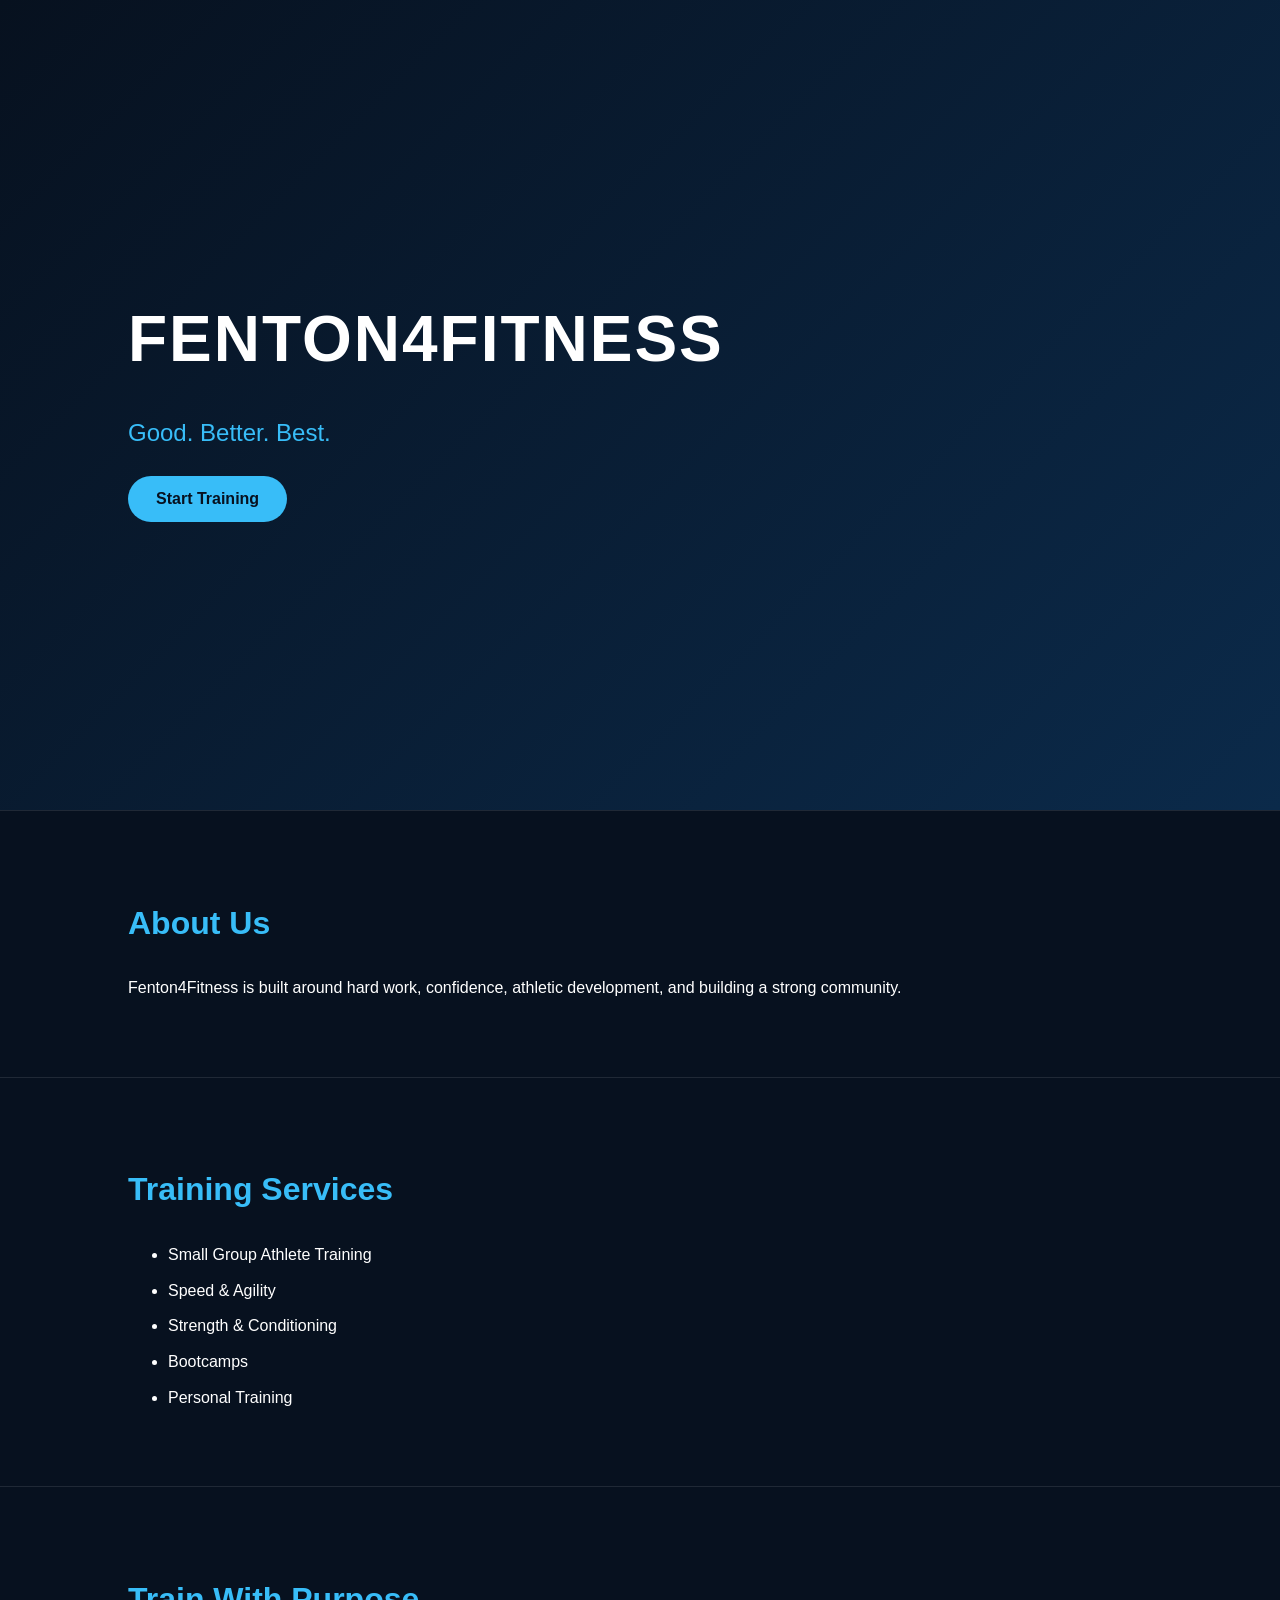
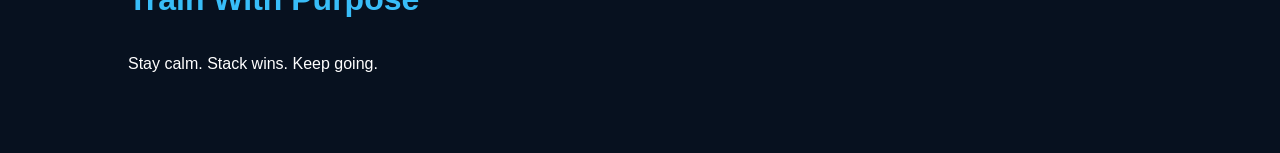
==== website-files/index.html @ 750ccc4e "Build first Styled version of Fenton4Fitness Homepage" ====
<!DOCTYPE html>
<html lang="en">
<head>
    <meta charset="UTF-8">
    <meta name="viewport" content="width=device-width, initial-scale=1.0">
    <title>Fenton4Fitness</title>

    <link rel="stylesheet" href="style.css">
</head>

<body>

    <header>
        <h1>FENTON4FITNESS</h1>
        <p>Good. Better. Best.</p>

        <button>Start Training</button>
    </header>

    <section>
        <h2>About Us</h2>

        <p>
            Fenton4Fitness is built around hard work, confidence,
            athletic development, and building a strong community.
        </p>
    </section>

    <section>
        <h2>Training Services</h2>

        <ul>
            <li>Small Group Athlete Training</li>
            <li>Speed & Agility</li>
            <li>Strength & Conditioning</li>
            <li>Bootcamps</li>
            <li>Personal Training</li>
        </ul>
    </section>

    <section>
        <h2>Train With Purpose</h2>

        <p>
            Stay calm. Stack wins. Keep going.
        </p>
    </section>

    <script src="script.js"></script>

</body>
</html>
---- website-files/style.css ----
* {
    box-sizing: border-box;
}

body {
    margin: 0;
    font-family: Arial, Helvetica, sans-serif;
    background: #07111f;
    color: white;
    line-height: 1.6;
}

header {
    min-height: 90vh;
    padding: 80px 10%;
    background: linear-gradient(135deg, #07111f, #0b2a4a);
    display: flex;
    flex-direction: column;
    justify-content: center;
}

h1 {
    font-size: 4rem;
    margin: 0;
    letter-spacing: 2px;
}

header p {
    font-size: 1.5rem;
    color: #38bdf8;
}

button {
    width: fit-content;
    padding: 14px 28px;
    border: none;
    border-radius: 999px;
    background: #38bdf8;
    color: #07111f;
    font-weight: bold;
    font-size: 1rem;
    cursor: pointer;
}

section {
    padding: 60px 10%;
    border-top: 1px solid rgba(255, 255, 255, 0.1);
}

h2 {
    color: #38bdf8;
    font-size: 2rem;
}

li {
    margin-bottom: 10px;
}

button:hover {
    background: white;
    transform: scale(1.05);
    transition: 0.3s;
}
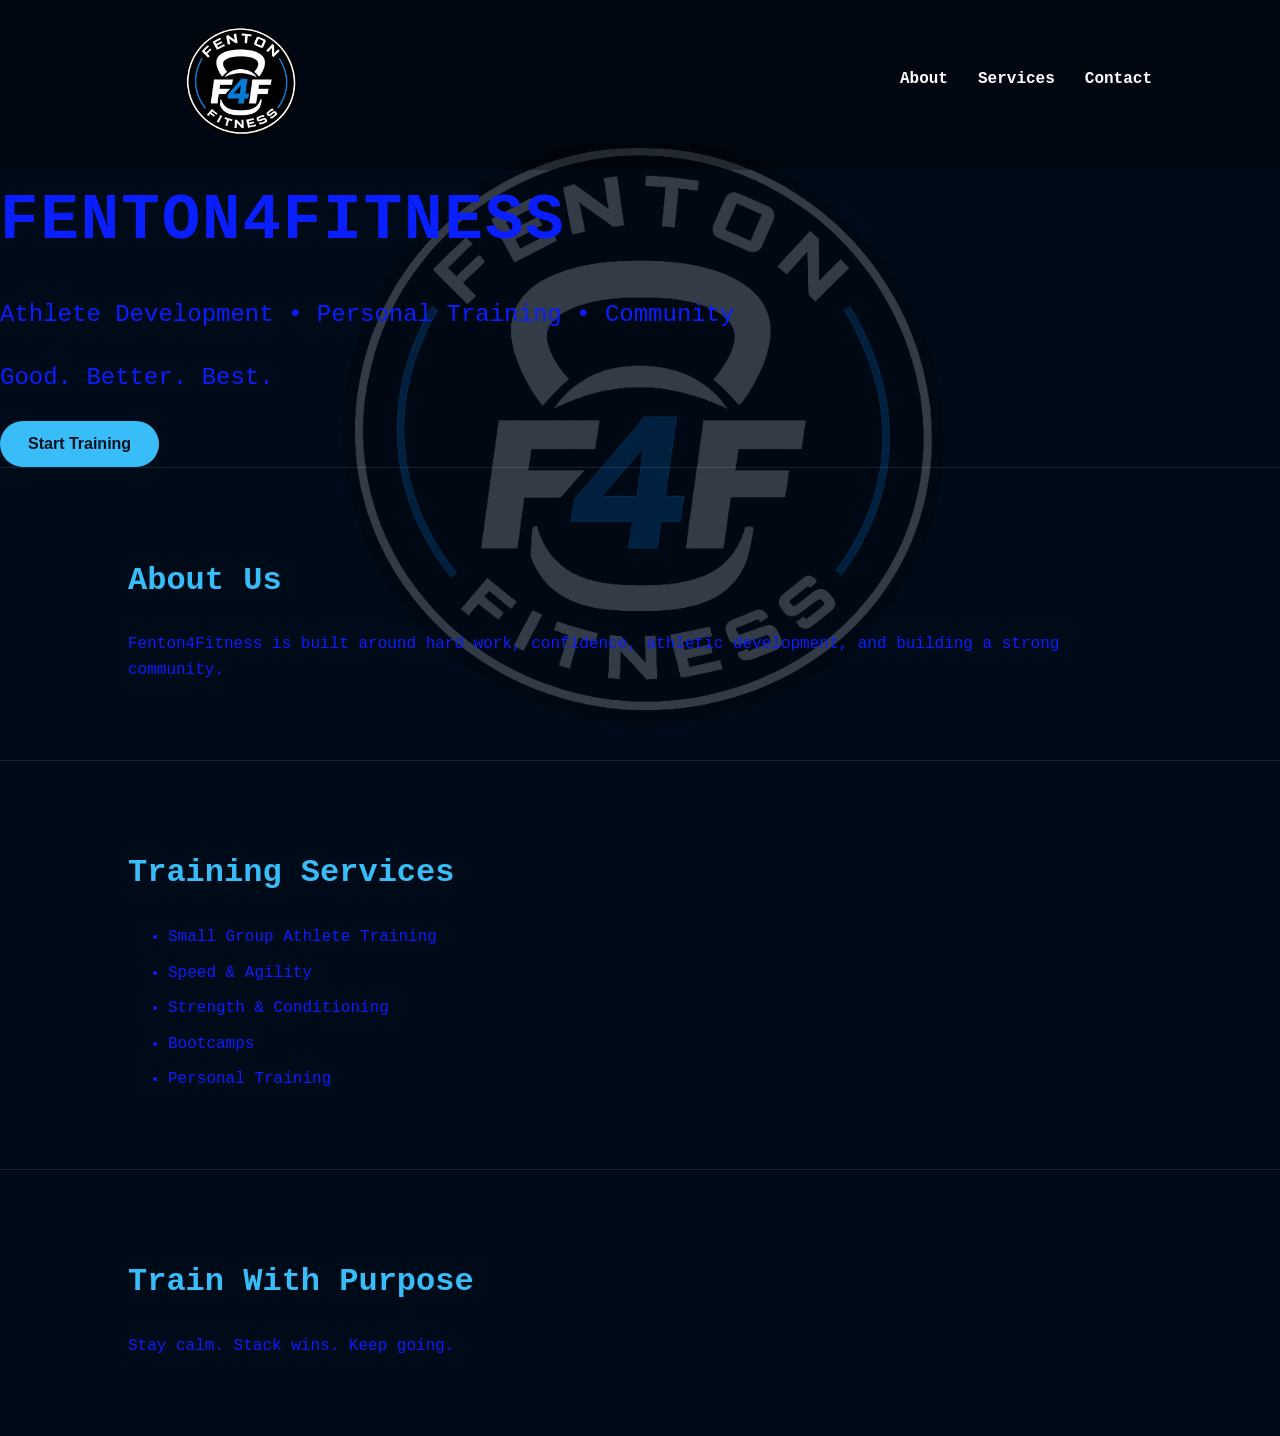
==== commit caed970b: "Add navigation logo and homepage branding" ====
--- a/website-files/index.html
+++ b/website-files/index.html
@@ -1,5 +1,6 @@
 <!DOCTYPE html>
 <html lang="en">
+
 <head>
     <meta charset="UTF-8">
     <meta name="viewport" content="width=device-width, initial-scale=1.0">
@@ -10,8 +11,24 @@
 
 <body>
 
+    <nav>
+        <div class="logo">
+            <img src="images/f4f-logo.png" alt="Fenton4Fitness Logo">
+        </div>
+
+        <ul>
+            <li><a href="#">About</a></li>
+            <li><a href="#">Services</a></li>
+            <li><a href="#">Contact</a></li>
+        </ul>
+    </nav>
+
     <header>
+
         <h1>FENTON4FITNESS</h1>
+        <p class="hero-subtitle">
+            Athlete Development • Personal Training • Community
+        </p>
         <p>Good. Better. Best.</p>
 
         <button>Start Training</button>
@@ -49,4 +66,5 @@
     <script src="script.js"></script>
 
 </body>
+
 </html>
--- a/website-files/style.css
+++ b/website-files/style.css
@@ -4,19 +4,74 @@
 
 body {
     margin: 0;
-    font-family: Arial, Helvetica, sans-serif;
-    background: #07111f;
-    color: white;
+    font-family: monospace, space;
+    background: #000b19;
+    color: rgb(10, 31, 255);
     line-height: 1.6;
 }
 
+body::before {
+    content: "";
+    position: fixed;
+    inset: 0;
+    background-image: url("images/f4f-logo.png");
+    background-repeat: no-repeat;
+    background-position: center;
+    background-size: 1200px;
+    opacity: 0.20;
+    z-index: -1;
+}
+
+nav {
+    display: flex;
+    justify-content: space-between;
+    align-items: center;
+    padding: 10px 10%;
+    background: rgba(0, 0, 0, 0.3);
+    position: sticky;
+    top: 0;
+    z-index: 1000;
+}
+
+nav ul {
+    display: flex;
+    gap: 30px;
+    list-style: none;
+    margin: 0;
+    padding: 0;
+}
+
+nav a {
+    color: white;
+    text-decoration: none;
+    font-weight: bold;
+}
+
+.logo img {
+    height: 150px;
+    width: auto;
+    display: block;
+}
+
 header {
-    min-height: 90vh;
-    padding: 80px 10%;
-    background: linear-gradient(135deg, #07111f, #0b2a4a);
-    display: flex;
-    flex-direction: column;
-    justify-content: center;
+    position: relative;
+    overflow: hidden;
+}
+
+.hero-logo-bg {
+    position: absolute;
+    right: 8%;
+    bottom: 8%;
+    width: 600px;
+    opacity: 0.08;
+    z-index: 0;
+}
+
+header h1,
+header p,
+header button {
+    position: relative;
+    z-index: 1;
 }
 
 h1 {
@@ -27,7 +82,7 @@
 
 header p {
     font-size: 1.5rem;
-    color: #38bdf8;
+    color: rgb(10, 31, 255);
 }
 
 button {
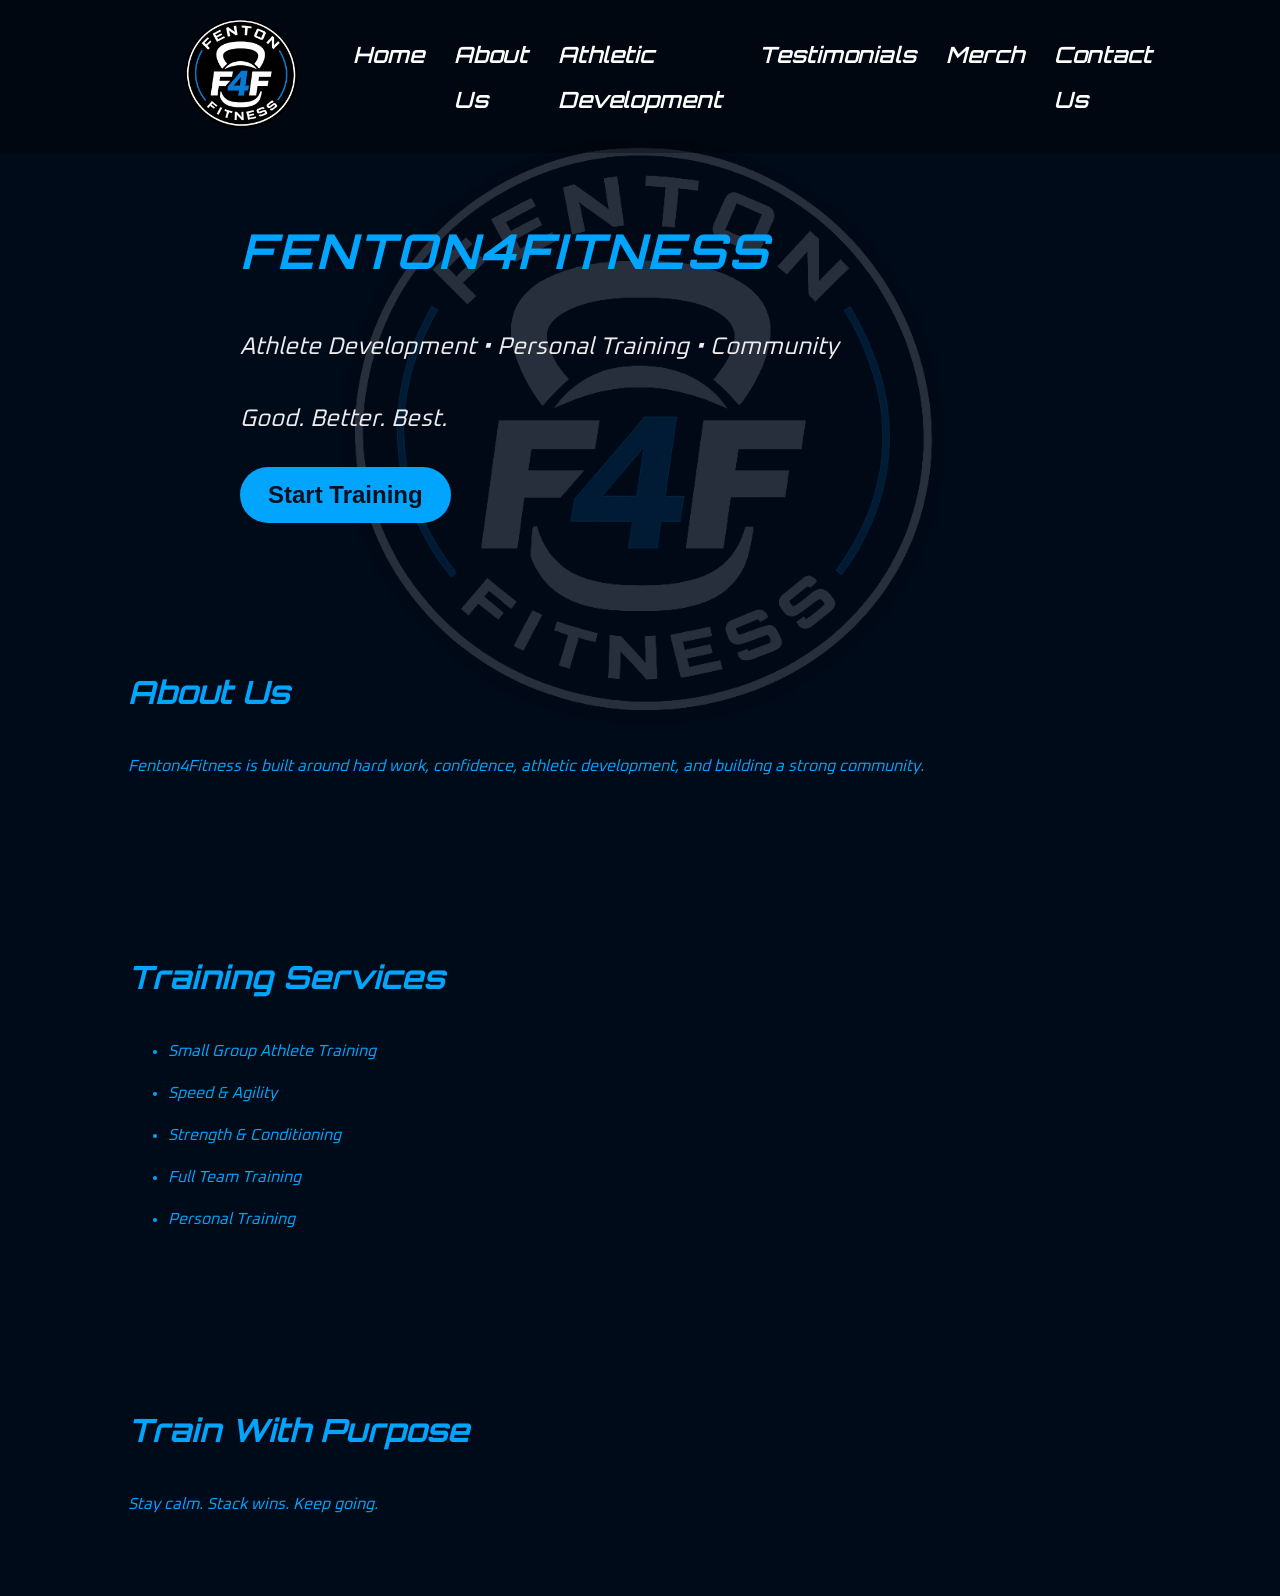
==== commit 45b5ea19: "Update website files and added athletic development screenshot" ====
--- a/website-files/index.html
+++ b/website-files/index.html
@@ -17,21 +17,27 @@
         </div>
 
         <ul>
-            <li><a href="#">About</a></li>
-            <li><a href="#">Services</a></li>
-            <li><a href="#">Contact</a></li>
+            <a href="index.html">Home</a>
+            <a href="about-us.html">About Us</a>
+            <a href="athletic-development.html">Athletic Development</a>
+            <a href="testimonials.html">Testimonials</a>
+            <a href="merch.html">Merch</a>
+            <a href="contact-us.html">Contact Us</a>
         </ul>
     </nav>
 
     <header>
 
-        <h1>FENTON4FITNESS</h1>
-        <p class="hero-subtitle">
-            Athlete Development • Personal Training • Community
-        </p>
-        <p>Good. Better. Best.</p>
+        <section class="home-content">
 
-        <button>Start Training</button>
+            <h1>FENTON4FITNESS</h1>
+            <p class="hero-subtitle">
+                Athlete Development • Personal Training • Community
+            </p>
+            <p>Good. Better. Best.</p>
+
+            <button>Start Training</button>
+        </section>
     </header>
 
     <section>
@@ -50,7 +56,7 @@
             <li>Small Group Athlete Training</li>
             <li>Speed & Agility</li>
             <li>Strength & Conditioning</li>
-            <li>Bootcamps</li>
+            <li>Full Team Training</li>
             <li>Personal Training</li>
         </ul>
     </section>
--- a/website-files/style.css
+++ b/website-files/style.css
@@ -1,13 +1,19 @@
+@import url('https://fonts.googleapis.com/css2?family=Exo+2:wght@300;400;600;700&display=swap');
+@import url('https://fonts.googleapis.com/css2?family=Michroma&display=swap');
+@import url('https://fonts.googleapis.com/css2?family=Orbitron:wght@400;700&display=swap');
+@import url('https://fonts.googleapis.com/css2?family=Oxanium:wght@400;600;700&display=swap');
+
 * {
     box-sizing: border-box;
 }
 
 body {
     margin: 0;
-    font-family: monospace, space;
+    font-family: 'Oxanium', sans-serif;
+    font-style: italic;
     background: #000b19;
-    color: rgb(10, 31, 255);
-    line-height: 1.6;
+    color: hsl(201, 99%, 50%);
+    line-height: 2;
 }
 
 body::before {
@@ -18,7 +24,7 @@
     background-repeat: no-repeat;
     background-position: center;
     background-size: 1200px;
-    opacity: 0.20;
+    opacity: 0.15;
     z-index: -1;
 }
 
@@ -26,7 +32,7 @@
     display: flex;
     justify-content: space-between;
     align-items: center;
-    padding: 10px 10%;
+    padding: 1.5px 10%;
     background: rgba(0, 0, 0, 0.3);
     position: sticky;
     top: 0;
@@ -42,9 +48,17 @@
 }
 
 nav a {
+    display: inline-block;
     color: white;
     text-decoration: none;
-    font-weight: bold;
+    transition: all 0.3s ease;
+    font-size: 1.4rem;
+    font-weight: 600;
+}
+
+nav a:hover {
+    color: hsl(201, 99%, 50%);
+    transform: translateY(-5px);
 }
 
 .logo img {
@@ -75,14 +89,14 @@
 }
 
 h1 {
-    font-size: 4rem;
+    font-size: 3rem;
     margin: 0;
     letter-spacing: 2px;
 }
 
 header p {
     font-size: 1.5rem;
-    color: rgb(10, 31, 255);
+    color: rgb(237, 237, 241);
 }
 
 button {
@@ -90,20 +104,29 @@
     padding: 14px 28px;
     border: none;
     border-radius: 999px;
-    background: #38bdf8;
+    background: hsl(201, 99%, 50%);
     color: #07111f;
     font-weight: bold;
-    font-size: 1rem;
+    font-size: 1.5rem;
     cursor: pointer;
+}
+
+button {
+    transition: all 0.3s ease;
+}
+
+button:hover {
+    transform: translateY(-10px);
+    box-shadow: 0 8px 20px rgba(56, 189, 248, 0.4);
 }
 
 section {
     padding: 60px 10%;
-    border-top: 1px solid rgba(255, 255, 255, 0.1);
+    border-top: 0px solid rgba(255, 255, 255, 0.1);
 }
 
 h2 {
-    color: #38bdf8;
+    color: hsl(201, 99%, 50%);
     font-size: 2rem;
 }
 
@@ -113,6 +136,86 @@
 
 button:hover {
     background: white;
-    transform: scale(1.05);
+    transform: scale(1.1);
     transition: 0.3s;
+}
+
+header,
+section {
+    animation: pageSlideIn 0.4s ease;
+}
+
+@keyframes pageSlideIn {
+    from {
+        transform: translateX(1000px);
+    }
+
+    to {
+        transform: translateX(0);
+    }
+}
+
+.about-content {
+    max-width: 900px;
+    margin: 0 auto;
+    padding: 50px 50px;
+    padding-top: 50PX;
+}
+
+.athletic-content {
+    max-width: 900px;
+    margin: 0 auto;
+    padding: 50px 50px;
+    padding-top: 50PX;
+}
+
+.testimonials-content {
+    max-width: 900px;
+    margin: 0 auto;
+    padding: 50px 50px;
+    padding-top: 50PX;
+}
+
+.home-content {
+    max-width: 900px;
+    margin: 0 auto;
+    padding: 50px 50px;
+    padding-top: 50PX;
+}
+
+.merch-content {
+    max-width: 900px;
+    margin: 0 auto;
+    padding: 50px 50px;
+    padding-top: 50PX;
+}
+
+.contact-content {
+    max-width: 900px;
+    margin: 0 auto;
+    padding: 50px 50px;
+    padding-top: 50PX;
+}
+
+.athletic-list {
+    color: white;
+    list-style: none;
+    padding: 0px 60px;
+}
+
+.athletic-list li {
+    margin-bottom: 30px;
+    line-height: 2;
+}
+
+.athletic-list strong {
+    color: hsl(201, 99%, 50%);
+    font-size: 2rem;
+}
+
+h1,
+h2,
+nav a {
+    font-family: 'Orbitron', sans-serif;
+    font-style: italic;
 }
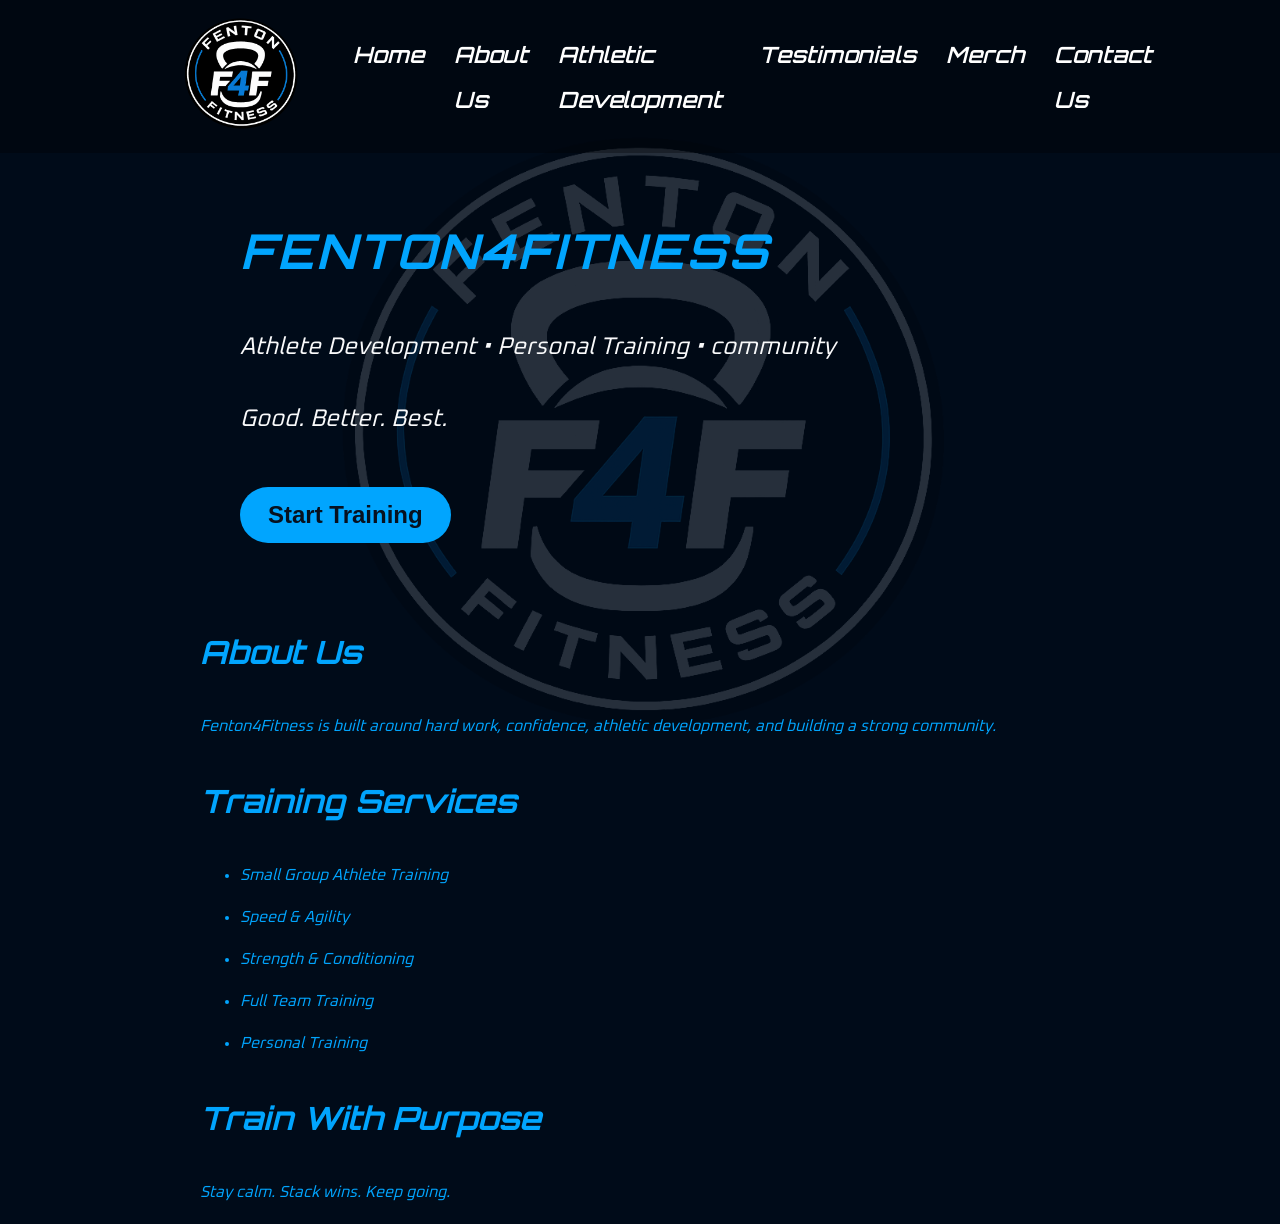
==== commit ca43b0dc: "connect contact form to AWS lead capture pipeline" ====
--- a/website-files/index.html
+++ b/website-files/index.html
@@ -31,10 +31,15 @@
         <section class="home-content">
 
             <h1>FENTON4FITNESS</h1>
+
+
             <p class="hero-subtitle">
-                Athlete Development • Personal Training • Community
+                Athlete Development • Personal Training • community
             </p>
-            <p>Good. Better. Best.</p>
+
+            <p>
+                Good. Better. Best.
+            </p>
 
             <button>Start Training</button>
         </section>
--- a/website-files/style.css
+++ b/website-files/style.css
@@ -96,7 +96,7 @@
 
 header p {
     font-size: 1.5rem;
-    color: rgb(237, 237, 241);
+    color: hsl(210, 25%, 98%);
 }
 
 button {
@@ -113,6 +113,7 @@
 
 button {
     transition: all 0.3s ease;
+    margin-top: 20px;
 }
 
 button:hover {
@@ -121,7 +122,7 @@
 }
 
 section {
-    padding: 60px 10%;
+    padding-left: 200px;
     border-top: 0px solid rgba(255, 255, 255, 0.1);
 }
 
@@ -218,4 +219,31 @@
 nav a {
     font-family: 'Orbitron', sans-serif;
     font-style: italic;
+}
+
+form {
+    display: flex;
+    flex-direction: column;
+    gap: 12px;
+    max-width: 500px;
+}
+
+form label {
+    color: #38bdf8;
+    font-weight: 600;
+}
+
+form input {
+    padding: 12px;
+    border-radius: 8px;
+    border: none;
+    font-size: 1rem;
+}
+
+form textarea {
+    padding: 12px;
+    border-radius: 8px;
+    border: none;
+    font-size: 1rem;
+    resize: vertical;
 }
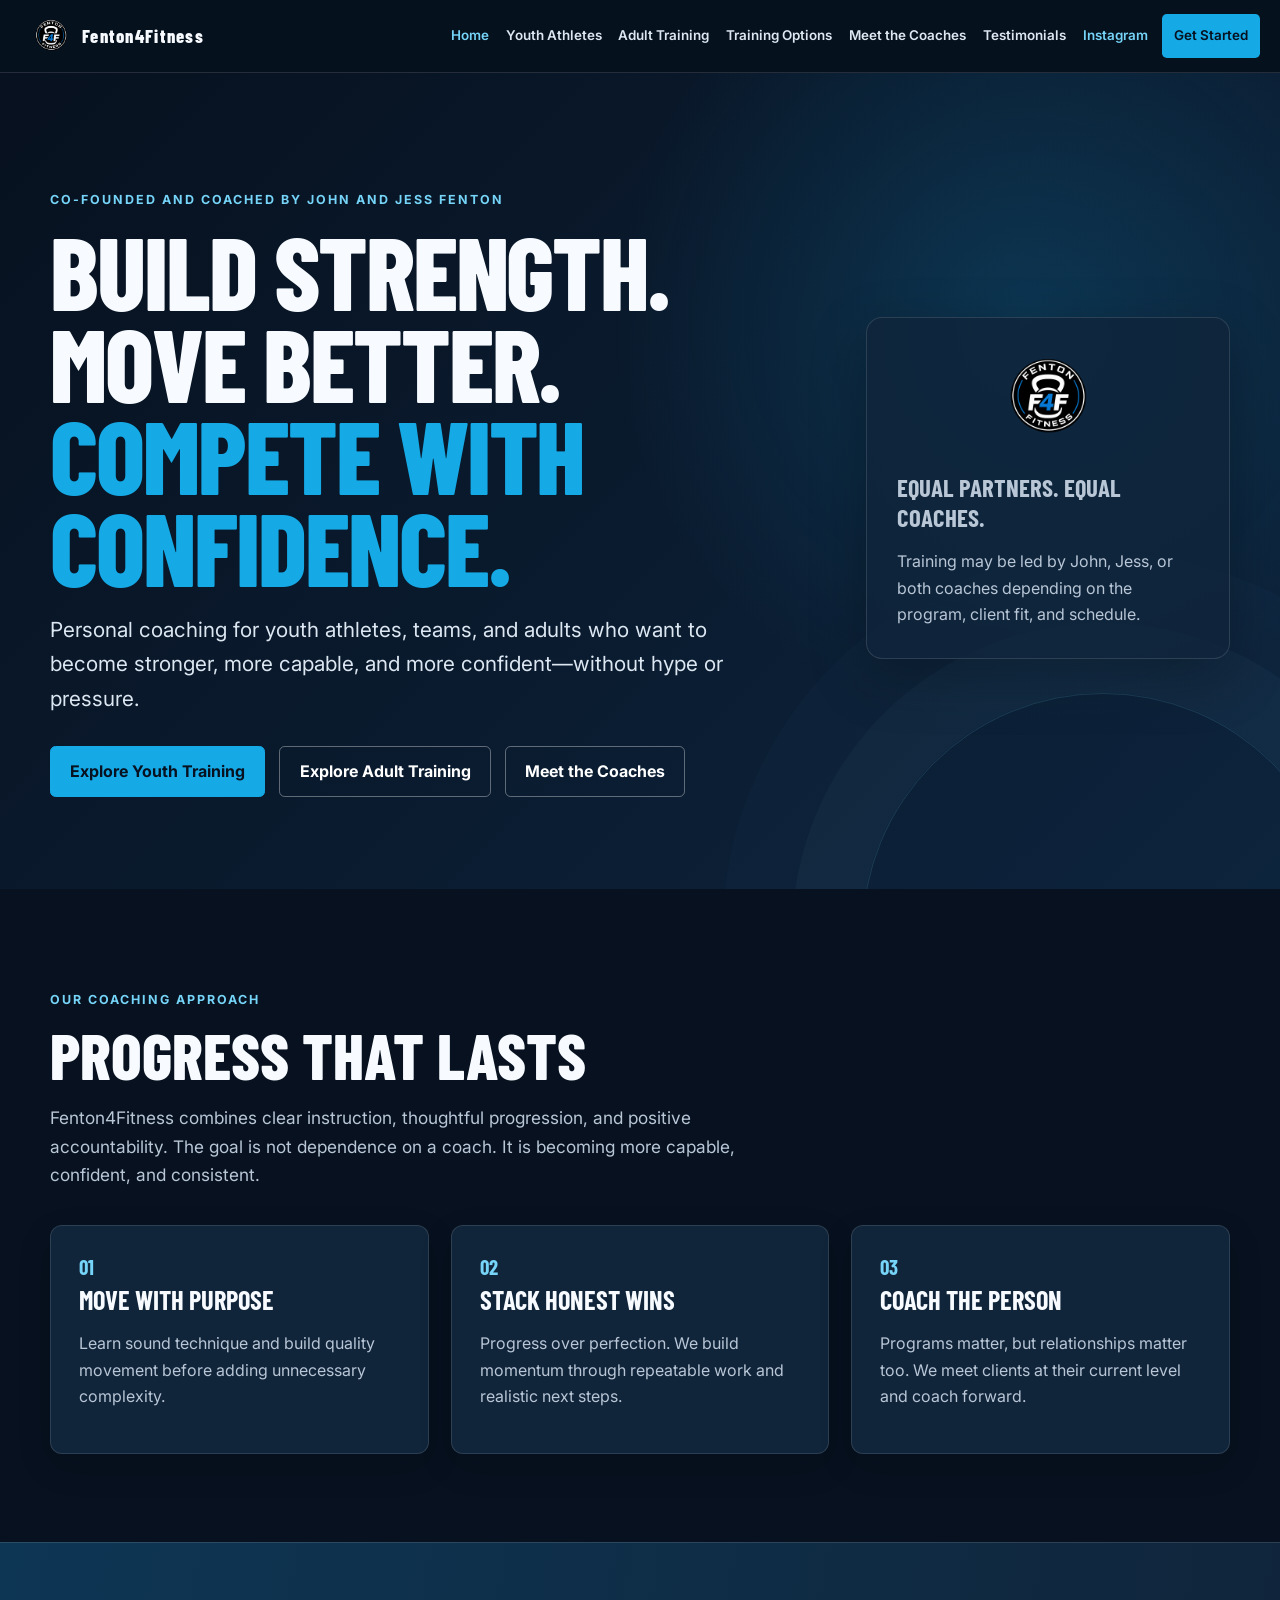
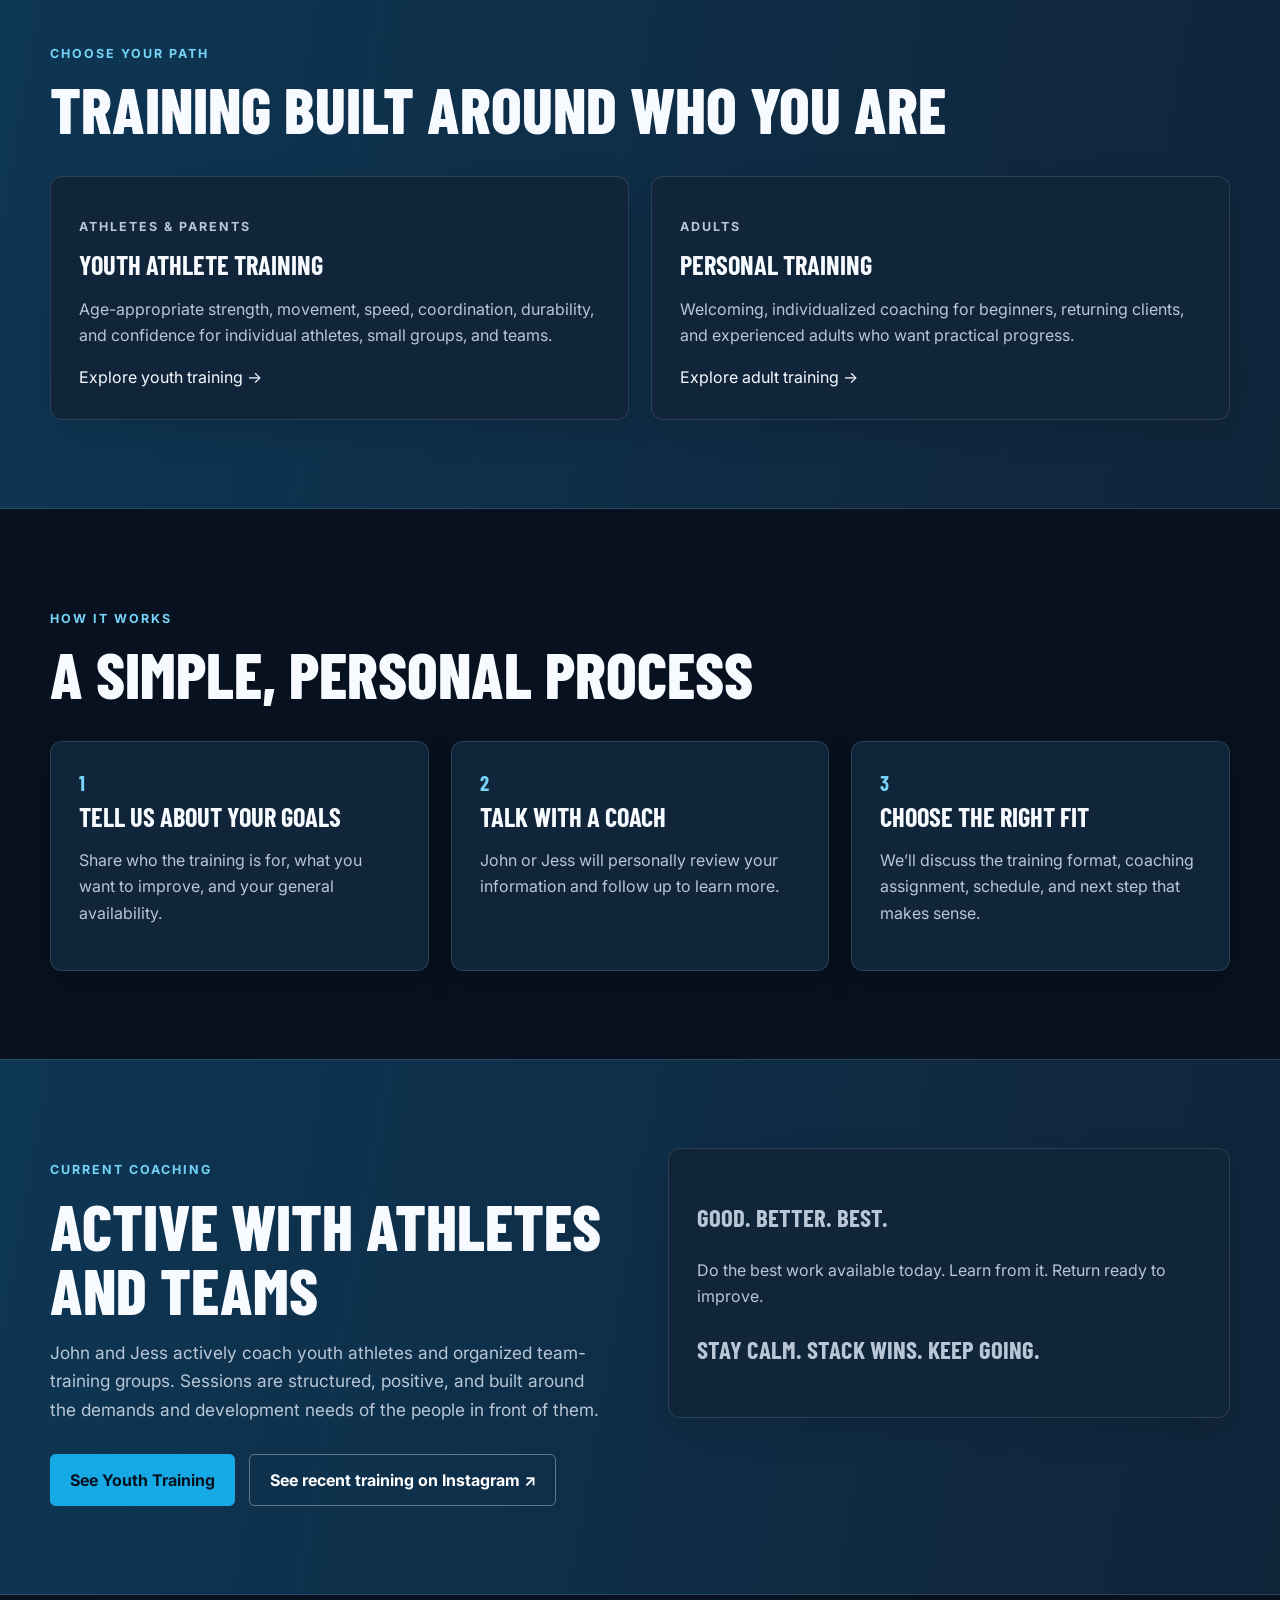
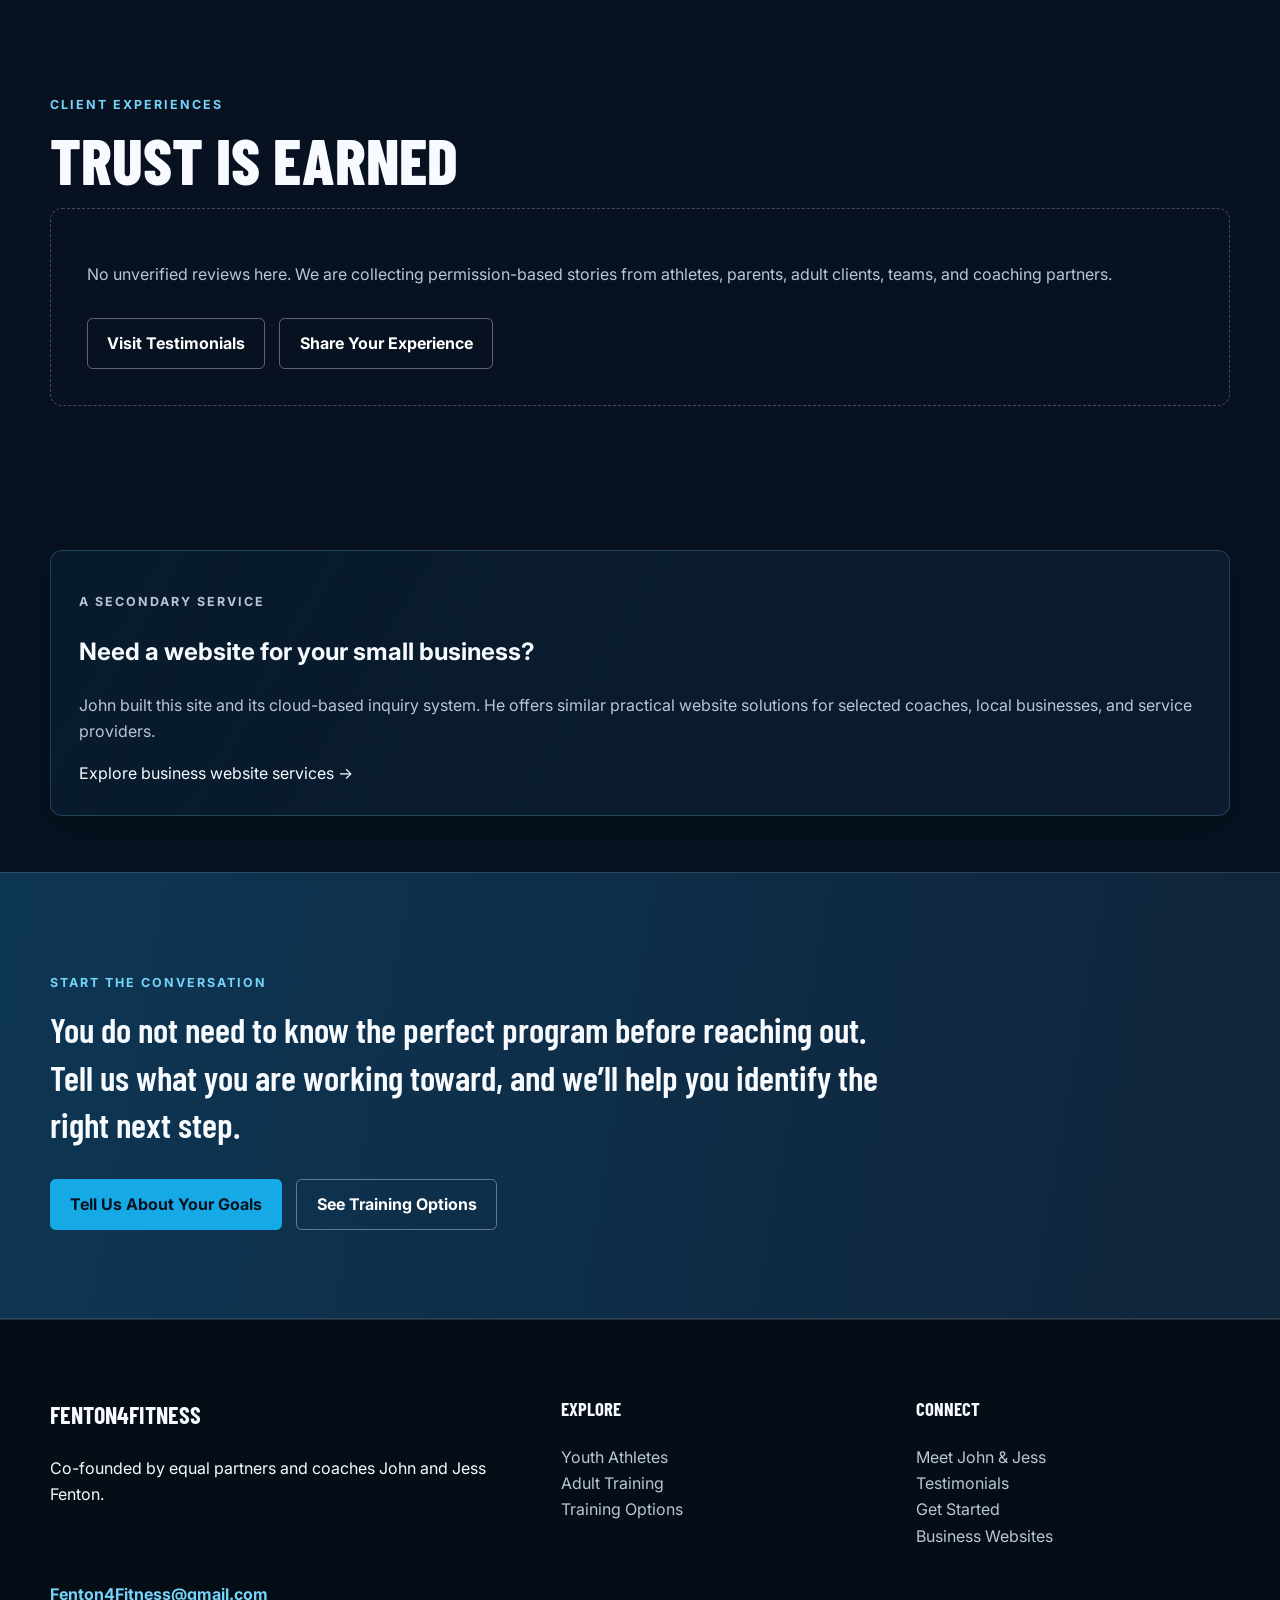
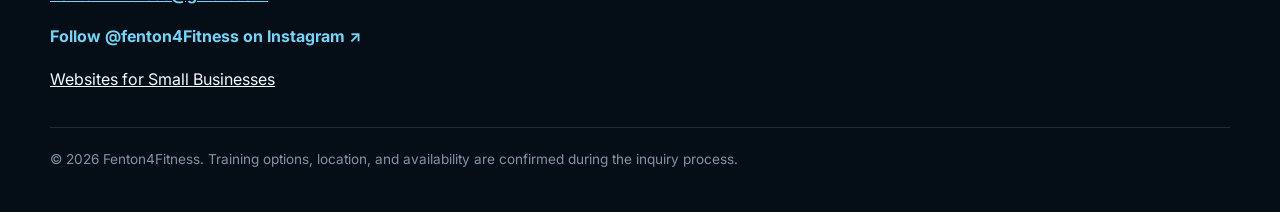
==== commit 7ca54ded: "release: publish production Fenton4Fitness website" ====
--- a/website-files/index.html
+++ b/website-files/index.html
@@ -1,81 +1,10 @@
-<!DOCTYPE html>
-<html lang="en">
-
-<head>
-    <meta charset="UTF-8">
-    <meta name="viewport" content="width=device-width, initial-scale=1.0">
-    <title>Fenton4Fitness</title>
-
-    <link rel="stylesheet" href="style.css">
-</head>
-
-<body>
-
-    <nav>
-        <div class="logo">
-            <img src="images/f4f-logo.png" alt="Fenton4Fitness Logo">
-        </div>
-
-        <ul>
-            <a href="index.html">Home</a>
-            <a href="about-us.html">About Us</a>
-            <a href="athletic-development.html">Athletic Development</a>
-            <a href="testimonials.html">Testimonials</a>
-            <a href="merch.html">Merch</a>
-            <a href="contact-us.html">Contact Us</a>
-        </ul>
-    </nav>
-
-    <header>
-
-        <section class="home-content">
-
-            <h1>FENTON4FITNESS</h1>
-
-
-            <p class="hero-subtitle">
-                Athlete Development • Personal Training • community
-            </p>
-
-            <p>
-                Good. Better. Best.
-            </p>
-
-            <button>Start Training</button>
-        </section>
-    </header>
-
-    <section>
-        <h2>About Us</h2>
-
-        <p>
-            Fenton4Fitness is built around hard work, confidence,
-            athletic development, and building a strong community.
-        </p>
-    </section>
-
-    <section>
-        <h2>Training Services</h2>
-
-        <ul>
-            <li>Small Group Athlete Training</li>
-            <li>Speed & Agility</li>
-            <li>Strength & Conditioning</li>
-            <li>Full Team Training</li>
-            <li>Personal Training</li>
-        </ul>
-    </section>
-
-    <section>
-        <h2>Train With Purpose</h2>
-
-        <p>
-            Stay calm. Stack wins. Keep going.
-        </p>
-    </section>
-
-    <script src="script.js"></script>
-
-</body>
-
-</html>+<!doctype html><html lang="en"><head><meta charset="utf-8"><meta name="viewport" content="width=device-width,initial-scale=1"><title>Fenton4Fitness | Coaching for Athletes and Adults</title><meta name="description" content="Personal coaching from John and Jess Fenton for youth athletes, teams, and adults building strength, confidence, and consistency."><meta property="og:title" content="Fenton4Fitness | Two Coaches. One Shared Standard."><meta property="og:description" content="Professional, personal training for athletes, teams, and adults."><meta property="og:type" content="website"><link rel="stylesheet" href="style.css?v=20260723-production"><link rel="icon" href="images/f4f-logo.png"><script type="application/ld+json">{"@context":"https://schema.org","@type":"SportsOrganization","name":"Fenton4Fitness","description":"Personal coaching for youth athletes, teams, and adults.","founder":[{"@type":"Person","name":"John Fenton"},{"@type":"Person","name":"Jess Fenton"}]}</script></head><body><a class="skip-link" href="#main">Skip to content</a>
+<header class="site-header"><nav class="nav-wrap" aria-label="Primary"><a class="brand" href="index.html"><img src="images/f4f-logo.png" alt=""><span>Fenton4Fitness</span></a><button class="nav-toggle" aria-expanded="false" aria-controls="nav-links">Menu</button><ul class="nav-links" id="nav-links"><li><a aria-current="page" href="index.html">Home</a></li><li><a href="youth-athletes.html">Youth Athletes</a></li><li><a href="adult-training.html">Adult Training</a></li><li><a href="training-options.html">Training Options</a></li><li><a href="about-us.html">Meet the Coaches</a></li><li><a href="testimonials.html">Testimonials</a></li><li><a class="nav-cta" href="contact-us.html">Get Started</a></li></ul></nav></header>
+<main id="main"><section class="hero"><div class="container hero-grid"><div><p class="eyebrow">Co-founded and coached by John and Jess Fenton</p><h1>Build strength. Move better. <span>Compete with confidence.</span></h1><p class="lead">Personal coaching for youth athletes, teams, and adults who want to become stronger, more capable, and more confident—without hype or pressure.</p><div class="button-row"><a class="btn" href="youth-athletes.html">Explore Youth Training</a><a class="btn btn-secondary" href="adult-training.html">Explore Adult Training</a><a class="btn btn-secondary" href="about-us.html">Meet the Coaches</a></div></div><aside class="hero-card"><img src="images/f4f-logo.png" alt="Fenton4Fitness circular logo"><p class="stateline">Equal partners. Equal coaches.</p><p>Training may be led by John, Jess, or both coaches depending on the program, client fit, and schedule.</p></aside></div></section>
+<section class="section"><div class="container"><p class="eyebrow">Our coaching approach</p><h2>Progress that lasts</h2><p class="section-intro">Fenton4Fitness combines clear instruction, thoughtful progression, and positive accountability. The goal is not dependence on a coach. It is becoming more capable, confident, and consistent.</p><div class="grid-3"><article class="card"><span class="icon-number">01</span><h3>Move with purpose</h3><p>Learn sound technique and build quality movement before adding unnecessary complexity.</p></article><article class="card"><span class="icon-number">02</span><h3>Stack honest wins</h3><p>Progress over perfection. We build momentum through repeatable work and realistic next steps.</p></article><article class="card"><span class="icon-number">03</span><h3>Coach the person</h3><p>Programs matter, but relationships matter too. We meet clients at their current level and coach forward.</p></article></div></div></section>
+<section class="section band"><div class="container"><p class="eyebrow">Choose your path</p><h2>Training built around who you are</h2><div class="grid-2"><a class="card card-link" href="youth-athletes.html"><p class="eyebrow">Athletes & parents</p><h3>Youth Athlete Training</h3><p>Age-appropriate strength, movement, speed, coordination, durability, and confidence for individual athletes, small groups, and teams.</p><span>Explore youth training →</span></a><a class="card card-link" href="adult-training.html"><p class="eyebrow">Adults</p><h3>Personal Training</h3><p>Welcoming, individualized coaching for beginners, returning clients, and experienced adults who want practical progress.</p><span>Explore adult training →</span></a></div></div></section>
+<section class="section"><div class="container"><p class="eyebrow">How it works</p><h2>A simple, personal process</h2><div class="grid-3"><article class="card"><span class="icon-number">1</span><h3>Tell us about your goals</h3><p>Share who the training is for, what you want to improve, and your general availability.</p></article><article class="card"><span class="icon-number">2</span><h3>Talk with a coach</h3><p>John or Jess will personally review your information and follow up to learn more.</p></article><article class="card"><span class="icon-number">3</span><h3>Choose the right fit</h3><p>We’ll discuss the training format, coaching assignment, schedule, and next step that makes sense.</p></article></div></div></section>
+<section class="section band"><div class="container split"><div><p class="eyebrow">Current coaching</p><h2>Active with athletes and teams</h2><p class="section-intro">John and Jess actively coach youth athletes and organized team-training groups. Sessions are structured, positive, and built around the demands and development needs of the people in front of them.</p><div class="button-row"><a class="btn" href="youth-athletes.html">See Youth Training</a><a class="btn btn-secondary" href="https://www.instagram.com/fenton4fitness/" target="_blank" rel="noopener noreferrer" aria-label="Follow Fenton4Fitness on Instagram (opens in a new tab)">See recent training on Instagram ↗</a></div></div><div class="card"><p class="stateline">Good. Better. Best.</p><p>Do the best work available today. Learn from it. Return ready to improve.</p><p class="stateline">Stay Calm. Stack Wins. Keep Going.</p></div></div></section>
+<section class="section"><div class="container"><p class="eyebrow">Client experiences</p><h2>Trust is earned</h2><div class="empty-state"><p>No unverified reviews here. We are collecting permission-based stories from athletes, parents, adult clients, teams, and coaching partners.</p><div class="button-row"><a class="btn btn-secondary" href="testimonials.html">Visit Testimonials</a><a class="btn btn-secondary" href="submit-testimonial.html">Share Your Experience</a></div></div></div></section>
+<section class="section-tight"><div class="container secondary-service card"><p class="eyebrow">A secondary service</p><h2>Need a website for your small business?</h2><p>John built this site and its cloud-based inquiry system. He offers similar practical website solutions for selected coaches, local businesses, and service providers.</p><a class="card-link" href="business-websites.html">Explore business website services →</a></div></section><section class="section band"><div class="container"><p class="eyebrow">Start the conversation</p><p class="quote">You do not need to know the perfect program before reaching out. Tell us what you are working toward, and we’ll help you identify the right next step.</p><div class="button-row"><a class="btn" href="contact-us.html">Tell Us About Your Goals</a><a class="btn btn-secondary" href="training-options.html">See Training Options</a></div></div></section></main>
+<footer class="site-footer"><div class="container"><div class="footer-grid"><div><h2>Fenton4Fitness</h2><p>Co-founded by equal partners and coaches John and Jess Fenton.</p></div><div><h3>Explore</h3><ul class="footer-links"><li><a href="youth-athletes.html">Youth Athletes</a></li><li><a href="adult-training.html">Adult Training</a></li><li><a href="training-options.html">Training Options</a></li></ul></div><div><h3>Connect</h3><ul class="footer-links"><li><a href="about-us.html">Meet John & Jess</a></li><li><a href="testimonials.html">Testimonials</a></li><li><a href="contact-us.html">Get Started</a></li><li><a href="business-websites.html">Business Websites</a></li></ul></div></div><p class="fineprint">© <span data-year></span> Fenton4Fitness. Training options, location, and availability are confirmed during the inquiry process.</p></div></footer><script src="script.js?v=20260723-production"></script></body></html>
--- a/website-files/style.css
+++ b/website-files/style.css
@@ -1,249 +1,15 @@
-@import url('https://fonts.googleapis.com/css2?family=Exo+2:wght@300;400;600;700&display=swap');
-@import url('https://fonts.googleapis.com/css2?family=Michroma&display=swap');
-@import url('https://fonts.googleapis.com/css2?family=Orbitron:wght@400;700&display=swap');
-@import url('https://fonts.googleapis.com/css2?family=Oxanium:wght@400;600;700&display=swap');
+@import url('https://fonts.googleapis.com/css2?family=Barlow+Condensed:wght@600;700;800&family=Inter:wght@400;500;600;700&display=swap');
 
-* {
-    box-sizing: border-box;
-}
-
-body {
-    margin: 0;
-    font-family: 'Oxanium', sans-serif;
-    font-style: italic;
-    background: #000b19;
-    color: hsl(201, 99%, 50%);
-    line-height: 2;
-}
-
-body::before {
-    content: "";
-    position: fixed;
-    inset: 0;
-    background-image: url("images/f4f-logo.png");
-    background-repeat: no-repeat;
-    background-position: center;
-    background-size: 1200px;
-    opacity: 0.15;
-    z-index: -1;
-}
-
-nav {
-    display: flex;
-    justify-content: space-between;
-    align-items: center;
-    padding: 1.5px 10%;
-    background: rgba(0, 0, 0, 0.3);
-    position: sticky;
-    top: 0;
-    z-index: 1000;
-}
-
-nav ul {
-    display: flex;
-    gap: 30px;
-    list-style: none;
-    margin: 0;
-    padding: 0;
-}
-
-nav a {
-    display: inline-block;
-    color: white;
-    text-decoration: none;
-    transition: all 0.3s ease;
-    font-size: 1.4rem;
-    font-weight: 600;
-}
-
-nav a:hover {
-    color: hsl(201, 99%, 50%);
-    transform: translateY(-5px);
-}
-
-.logo img {
-    height: 150px;
-    width: auto;
-    display: block;
-}
-
-header {
-    position: relative;
-    overflow: hidden;
-}
-
-.hero-logo-bg {
-    position: absolute;
-    right: 8%;
-    bottom: 8%;
-    width: 600px;
-    opacity: 0.08;
-    z-index: 0;
-}
-
-header h1,
-header p,
-header button {
-    position: relative;
-    z-index: 1;
-}
-
-h1 {
-    font-size: 3rem;
-    margin: 0;
-    letter-spacing: 2px;
-}
-
-header p {
-    font-size: 1.5rem;
-    color: hsl(210, 25%, 98%);
-}
-
-button {
-    width: fit-content;
-    padding: 14px 28px;
-    border: none;
-    border-radius: 999px;
-    background: hsl(201, 99%, 50%);
-    color: #07111f;
-    font-weight: bold;
-    font-size: 1.5rem;
-    cursor: pointer;
-}
-
-button {
-    transition: all 0.3s ease;
-    margin-top: 20px;
-}
-
-button:hover {
-    transform: translateY(-10px);
-    box-shadow: 0 8px 20px rgba(56, 189, 248, 0.4);
-}
-
-section {
-    padding-left: 200px;
-    border-top: 0px solid rgba(255, 255, 255, 0.1);
-}
-
-h2 {
-    color: hsl(201, 99%, 50%);
-    font-size: 2rem;
-}
-
-li {
-    margin-bottom: 10px;
-}
-
-button:hover {
-    background: white;
-    transform: scale(1.1);
-    transition: 0.3s;
-}
-
-header,
-section {
-    animation: pageSlideIn 0.4s ease;
-}
-
-@keyframes pageSlideIn {
-    from {
-        transform: translateX(1000px);
-    }
-
-    to {
-        transform: translateX(0);
-    }
-}
-
-.about-content {
-    max-width: 900px;
-    margin: 0 auto;
-    padding: 50px 50px;
-    padding-top: 50PX;
-}
-
-.athletic-content {
-    max-width: 900px;
-    margin: 0 auto;
-    padding: 50px 50px;
-    padding-top: 50PX;
-}
-
-.testimonials-content {
-    max-width: 900px;
-    margin: 0 auto;
-    padding: 50px 50px;
-    padding-top: 50PX;
-}
-
-.home-content {
-    max-width: 900px;
-    margin: 0 auto;
-    padding: 50px 50px;
-    padding-top: 50PX;
-}
-
-.merch-content {
-    max-width: 900px;
-    margin: 0 auto;
-    padding: 50px 50px;
-    padding-top: 50PX;
-}
-
-.contact-content {
-    max-width: 900px;
-    margin: 0 auto;
-    padding: 50px 50px;
-    padding-top: 50PX;
-}
-
-.athletic-list {
-    color: white;
-    list-style: none;
-    padding: 0px 60px;
-}
-
-.athletic-list li {
-    margin-bottom: 30px;
-    line-height: 2;
-}
-
-.athletic-list strong {
-    color: hsl(201, 99%, 50%);
-    font-size: 2rem;
-}
-
-h1,
-h2,
-nav a {
-    font-family: 'Orbitron', sans-serif;
-    font-style: italic;
-}
-
-form {
-    display: flex;
-    flex-direction: column;
-    gap: 12px;
-    max-width: 500px;
-}
-
-form label {
-    color: #38bdf8;
-    font-weight: 600;
-}
-
-form input {
-    padding: 12px;
-    border-radius: 8px;
-    border: none;
-    font-size: 1rem;
-}
-
-form textarea {
-    padding: 12px;
-    border-radius: 8px;
-    border: none;
-    font-size: 1rem;
-    resize: vertical;
-}+:root{--ink:#07111f;--navy:#0a192b;--panel:#10243a;--blue:#15a9e6;--blue2:#75d4f7;--white:#f7fbff;--muted:#b8c6d6;--line:rgba(255,255,255,.12);--max:1180px;--shadow:0 18px 55px rgba(0,0,0,.28)}
+*{box-sizing:border-box}html{scroll-behavior:smooth}body{margin:0;background:var(--ink);color:var(--white);font:400 1rem/1.65 Inter,system-ui,sans-serif}img{max-width:100%;display:block}a{color:inherit}button,input,select,textarea{font:inherit}button{cursor:pointer}.skip-link{position:absolute;left:-9999px}.skip-link:focus{left:1rem;top:1rem;z-index:999;background:white;color:var(--ink);padding:.75rem 1rem;border-radius:.4rem}
+.site-header{position:sticky;top:0;z-index:50;background:rgba(7,17,31,.94);backdrop-filter:blur(16px);border-bottom:1px solid var(--line)}.nav-wrap{width:100%;max-width:1280px;margin:auto;min-height:72px;padding:0 20px;display:flex;align-items:center;gap:16px}.brand{display:flex;align-items:center;flex:0 0 auto;text-decoration:none;margin-right:auto}.brand img{width:62px;height:50px;object-fit:contain}.brand span{font:800 1.15rem/1 'Barlow Condensed',sans-serif;letter-spacing:.07em;white-space:nowrap}.nav-links{display:flex;align-items:center;gap:12px;list-style:none;margin:0;padding:0}.nav-links li{display:flex;align-items:center}.nav-links a{display:inline-flex;align-items:center;min-height:44px;padding:0 .15rem;text-decoration:none;font-size:.84rem;line-height:1.15;font-weight:600;color:#dce7f2;white-space:nowrap}.nav-links a:hover,.nav-links a[aria-current=page]{color:var(--blue2)}.nav-links a:focus-visible,.brand:focus-visible,.nav-toggle:focus-visible{outline:3px solid var(--blue2);outline-offset:3px;border-radius:.25rem}.nav-toggle{display:none;min-height:44px;background:none;border:1px solid var(--line);color:white;border-radius:.35rem;padding:.45rem .7rem}.nav-cta{min-height:44px!important;background:var(--blue)!important;color:var(--ink)!important;padding:.5rem .75rem!important;border-radius:.3rem}
+.container{width:min(var(--max),calc(100% - 48px));margin-inline:auto}.section{padding:88px 0}.section-tight{padding:56px 0}.eyebrow{color:var(--blue2);font-weight:700;text-transform:uppercase;letter-spacing:.16em;font-size:.78rem}.hero{position:relative;overflow:hidden;padding:105px 0 92px;background:radial-gradient(circle at 80% 30%,rgba(21,169,230,.18),transparent 35%),linear-gradient(135deg,#07111f,#0d243d)}.hero:after{content:"";position:absolute;right:-5%;bottom:-35%;width:480px;height:480px;border:1px solid rgba(117,212,247,.15);border-radius:50%;box-shadow:0 0 0 70px rgba(117,212,247,.03),0 0 0 140px rgba(117,212,247,.02)}.hero-grid{position:relative;z-index:1;display:grid;grid-template-columns:1.35fr .65fr;gap:60px;align-items:center}.hero h1,.page-hero h1{font:800 clamp(3.2rem,8vw,6.4rem)/.9 'Barlow Condensed',sans-serif;text-transform:uppercase;letter-spacing:-.02em;margin:.4rem 0 1.3rem;max-width:900px}.hero h1 span{color:var(--blue)}.lead{font-size:clamp(1.08rem,2vw,1.3rem);color:#dce7f2;max-width:720px}.button-row{display:flex;flex-wrap:wrap;gap:14px;margin-top:30px}.btn{display:inline-flex;align-items:center;justify-content:center;min-height:48px;padding:.72rem 1.2rem;border:1px solid var(--blue);border-radius:.35rem;background:var(--blue);color:var(--ink);font-weight:700;text-decoration:none;transition:.2s}.btn:hover,.btn:focus-visible{transform:translateY(-2px);box-shadow:0 8px 25px rgba(21,169,230,.22)}.btn-secondary{background:transparent;color:white;border-color:rgba(255,255,255,.35)}.btn-secondary:hover{border-color:var(--blue2)}.hero-card{background:rgba(16,36,58,.78);padding:30px;border:1px solid var(--line);border-radius:1rem;box-shadow:var(--shadow)}.hero-card img{width:150px;margin:auto}.hero-card p{color:var(--muted);margin-bottom:0}.stateline{font:700 1.55rem 'Barlow Condensed';color:white;text-transform:uppercase}
+.section h2{font:800 clamp(2.3rem,5vw,4rem)/1 'Barlow Condensed';text-transform:uppercase;margin:.35rem 0 1rem}.section-intro{max-width:720px;color:var(--muted);font-size:1.08rem}.grid-2,.grid-3,.grid-4{display:grid;gap:22px;margin-top:35px}.grid-2{grid-template-columns:repeat(2,1fr)}.grid-3{grid-template-columns:repeat(3,1fr)}.grid-4{grid-template-columns:repeat(4,1fr)}.card{background:var(--panel);border:1px solid var(--line);border-radius:.75rem;padding:28px;box-shadow:0 12px 35px rgba(0,0,0,.12)}.card h3{font:700 1.65rem/1.1 'Barlow Condensed';text-transform:uppercase;margin:.2rem 0 .7rem}.card p,.card li{color:var(--muted)}.card-link{text-decoration:none}.card-link:hover{border-color:var(--blue)}.icon-number{color:var(--blue2);font:700 1.3rem 'Barlow Condensed'}.band{background:linear-gradient(100deg,#0d3654,#10243a);border-block:1px solid var(--line)}.quote{font:600 clamp(1.5rem,3vw,2.2rem)/1.35 'Barlow Condensed';max-width:850px;margin:0}.quote-note{color:var(--muted)}.list-check{padding:0;list-style:none}.list-check li{padding:.35rem 0 .35rem 1.6rem;position:relative}.list-check li:before{content:"✓";position:absolute;left:0;color:var(--blue2);font-weight:700}.page-hero{padding:85px 0 62px;background:linear-gradient(135deg,#07111f,#0d2a47)}.page-hero h1{font-size:clamp(3rem,7vw,5.4rem);max-width:850px}.breadcrumb{color:var(--blue2);font-size:.9rem}.split{display:grid;grid-template-columns:1fr 1fr;gap:55px;align-items:start}.coach-card{min-height:100%}.profile-placeholder{aspect-ratio:4/3;display:grid;place-items:center;background:linear-gradient(145deg,#15334f,#0b1c2f);border-radius:.6rem;color:var(--muted);border:1px dashed rgba(255,255,255,.25);text-align:center;padding:2rem}.notice{border-left:4px solid var(--blue);background:rgba(21,169,230,.08);padding:1rem 1.2rem;color:#dce7f2}.faq details{border-top:1px solid var(--line);padding:18px 0}.faq summary{font-weight:700;cursor:pointer}.faq p{color:var(--muted)}
+.form-shell{max-width:850px}.form-grid{display:grid;grid-template-columns:repeat(2,1fr);gap:20px}.field{display:flex;flex-direction:column;gap:7px}.field-full{grid-column:1/-1}.field label,.fieldset-title{font-weight:600}.required{color:var(--blue2)}input,select,textarea{width:100%;padding:.84rem .9rem;border-radius:.4rem;border:1px solid #466079;background:#f8fbff;color:#07111f}textarea{min-height:130px;resize:vertical}input:focus,select:focus,textarea:focus{outline:3px solid rgba(117,212,247,.35);border-color:var(--blue)}.checkbox{display:flex;align-items:flex-start;gap:10px}.checkbox input{width:auto;margin-top:.35rem}.conditional[hidden]{display:none}.form-status{margin-top:18px;padding:1rem;border-radius:.4rem}.form-status.success{background:#0d4c39}.form-status.error{background:#6a2430}.hp-field{position:absolute;left:-9999px}.filter-row{display:flex;flex-wrap:wrap;gap:10px;margin:26px 0}.filter-button{border:1px solid var(--line);background:var(--panel);color:white;border-radius:999px;padding:.55rem .9rem}.filter-button.active{background:var(--blue);color:var(--ink)}.empty-state{padding:36px;border:1px dashed rgba(255,255,255,.25);border-radius:.75rem;color:var(--muted)}
+.site-footer{border-top:1px solid var(--line);background:#050d17;padding:55px 0 28px}.footer-grid{display:grid;grid-template-columns:1.5fr 1fr 1fr;gap:40px}.site-footer h2,.site-footer h3{font-family:'Barlow Condensed';text-transform:uppercase}.footer-links{list-style:none;padding:0}.footer-links a{color:var(--muted);text-decoration:none}.footer-links a:hover{color:var(--blue2)}.fineprint{margin-top:35px;padding-top:20px;border-top:1px solid var(--line);color:#8193a5;font-size:.85rem}.hidden{display:none!important}
+@media(max-width:1120px){.nav-toggle{display:block}.nav-links{display:none;position:absolute;top:72px;left:0;right:0;flex-direction:column;align-items:stretch;gap:4px;background:#07111f;padding:16px 24px 22px;border-bottom:1px solid var(--line);box-shadow:0 16px 30px rgba(0,0,0,.25)}.nav-links.open{display:flex}.nav-links li{display:block}.nav-links a{display:flex;width:100%;min-height:44px;padding:.45rem .3rem;font-size:.95rem}.nav-links .nav-cta{justify-content:center;margin-top:5px}.hero-grid,.split{grid-template-columns:1fr}.hero-card{max-width:520px}.grid-3,.grid-4{grid-template-columns:repeat(2,1fr)}}
+@media(max-width:620px){.container{width:min(100% - 32px,var(--max))}.section{padding:65px 0}.hero{padding:75px 0 65px}.grid-2,.grid-3,.grid-4,.form-grid,.footer-grid{grid-template-columns:1fr}.field-full{grid-column:auto}.button-row{flex-direction:column}.btn{width:100%}.brand span{font-size:1rem}}
+@media(prefers-reduced-motion:reduce){*{scroll-behavior:auto!important;transition:none!important}}
+.instagram-nav,.instagram-footer{color:var(--blue2)!important}.instagram-footer{text-decoration:none;font-weight:700}.secondary-service{border:1px solid rgba(117,212,247,.22);background:linear-gradient(120deg,rgba(21,169,230,.07),rgba(16,36,58,.55))}.package-card{display:flex;flex-direction:column}.package-card .card-link{margin-top:auto;color:var(--blue2)}
+.coaches-photo-section{background:linear-gradient(180deg,#0d2a47,var(--ink))}.coaches-photo{width:min(100%,760px);margin:0 auto}.coaches-photo img{width:100%;height:auto;aspect-ratio:1086/1448;object-fit:cover;object-position:center;border-radius:.85rem;border:1px solid var(--line);box-shadow:var(--shadow)}.coaches-photo figcaption{padding-top:.85rem;color:var(--muted);text-align:center;font-size:.92rem}
+.business-email-footer,.business-email-form a,.business-email-contact a{color:var(--blue2);font-weight:700}.business-email-form{margin:1rem 0 0;color:var(--muted)}
